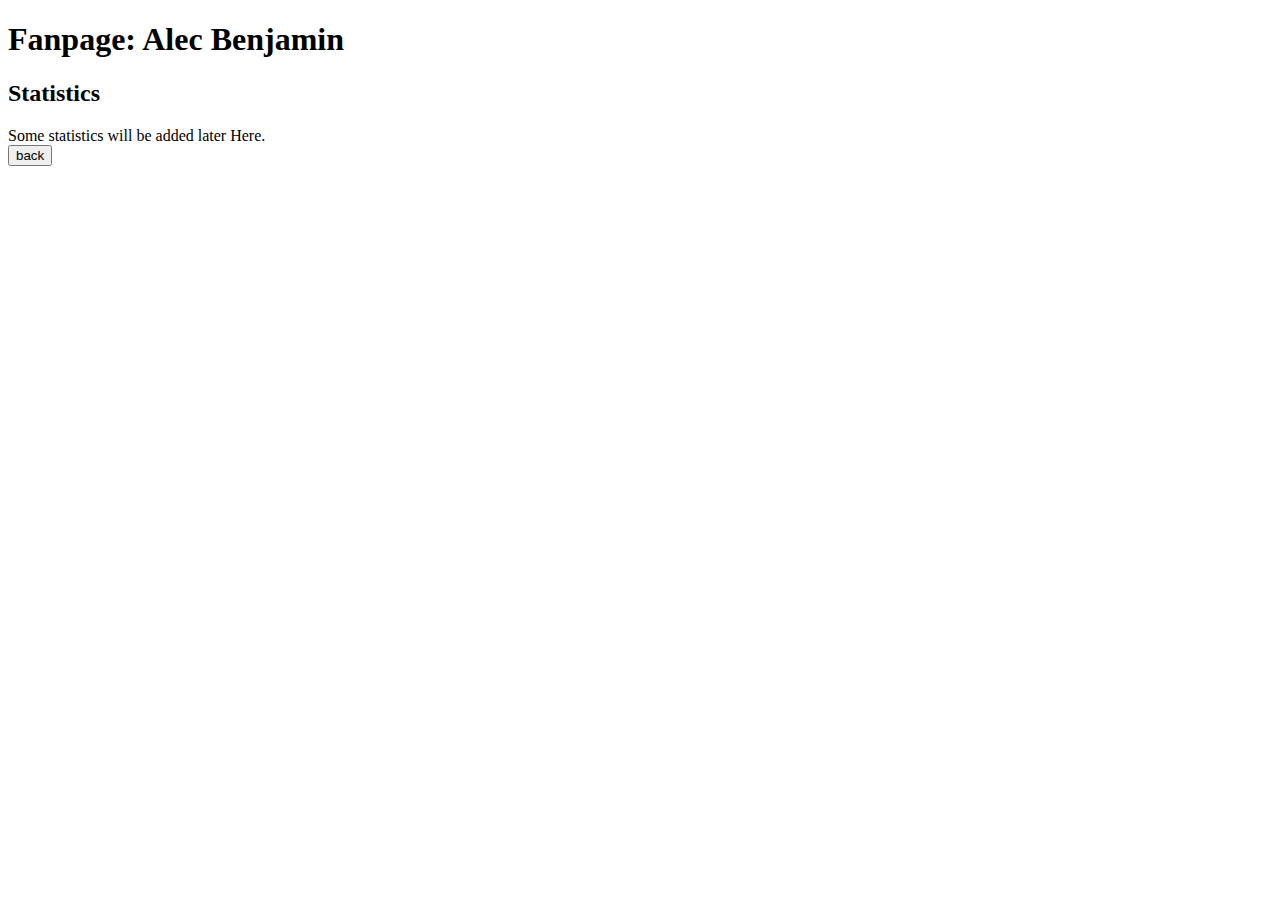
==== statistics.html @ 51a1705b "custom" ====
<!DOCTYPE html>
<html lang="en">
<head>
    <meta charset="UTF-8">
    <meta name="viewport" content="width=device-width, initial-scale=1.0">
    <title>Fanpage: Statistics</title>
    <link rel="stylesheet" href="style.css">
</head>
<body>
    <div class="title">
        <h1>Fanpage: Alec Benjamin</h1>
    </div>
    <div class="subtitle">
        <h2>Statistics</h2>
    </div>
    <div class="statistics">
        Some statistics will be added later Here.
    </div>
    <a href="index.html"><input type="button" value="back"></a>
</body>
</html>
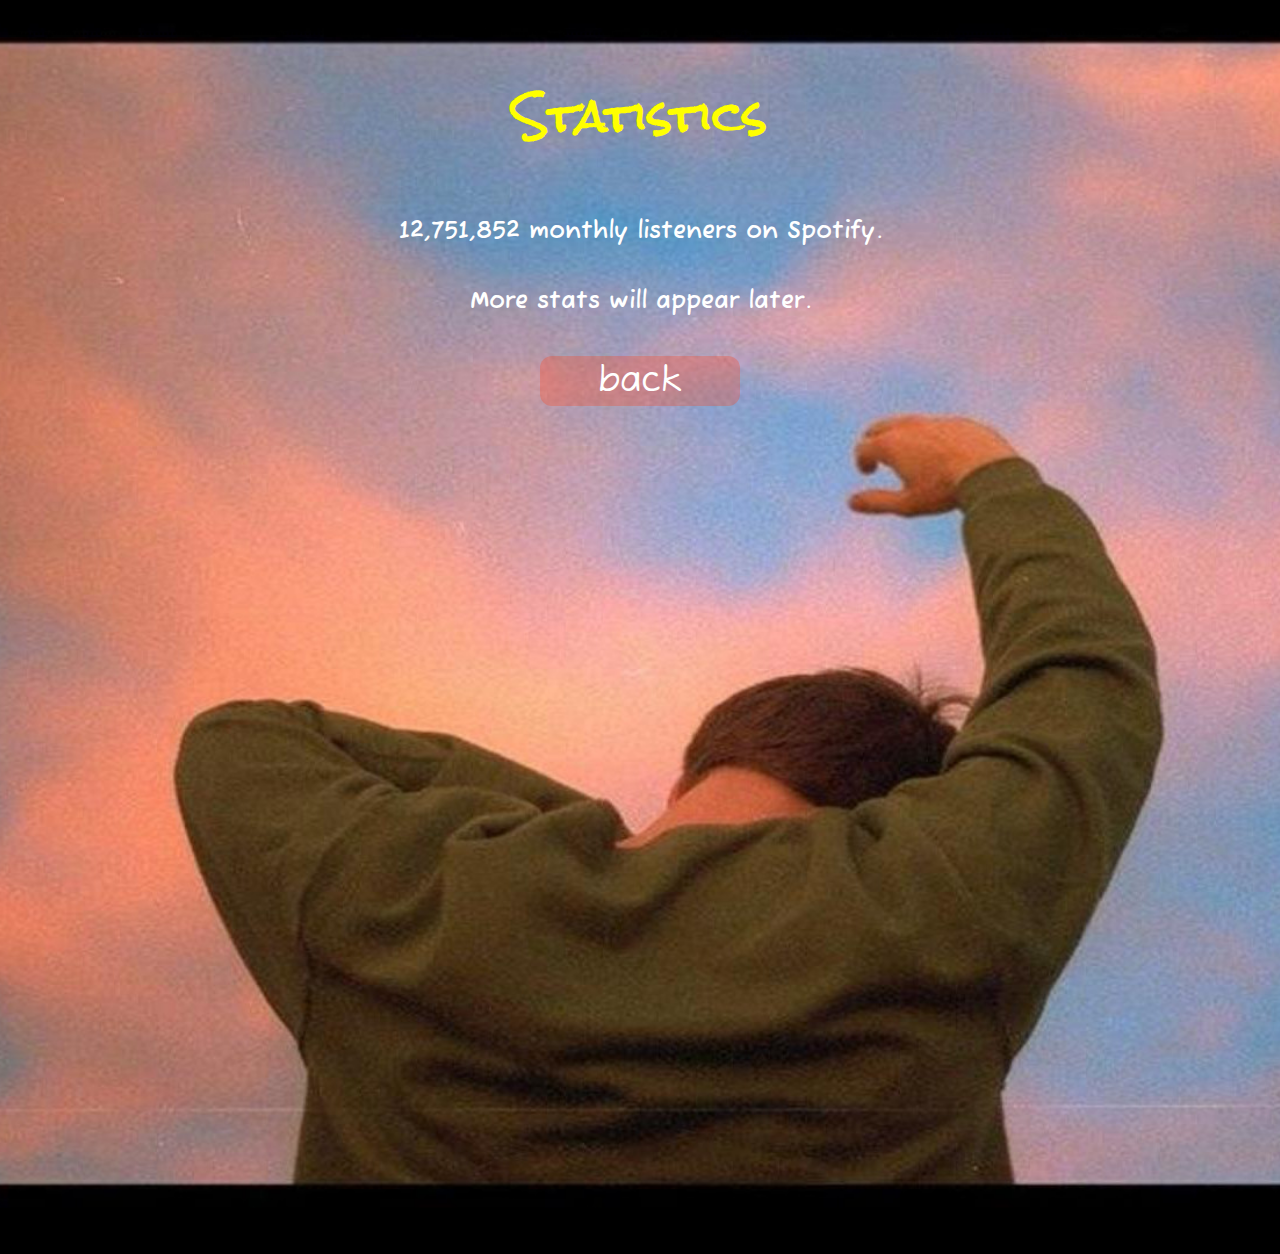
==== commit 9786d1b9: "alec" ====
--- a/statistics.html
+++ b/statistics.html
@@ -5,16 +5,19 @@
     <meta name="viewport" content="width=device-width, initial-scale=1.0">
     <title>Fanpage: Statistics</title>
     <link rel="stylesheet" href="style.css">
+    <link rel="preconnect" href="https://fonts.googleapis.com">
+    <link rel="preconnect" href="https://fonts.gstatic.com" crossorigin>
+    <link href="https://fonts.googleapis.com/css2?family=Fuzzy+Bubbles:wght@400;700&display=swap" rel="stylesheet">
+    <link href="https://fonts.googleapis.com/css2?family=Rock+Salt&display=swap" rel="stylesheet">
 </head>
 <body>
     <div class="title">
-        <h1>Fanpage: Alec Benjamin</h1>
-    </div>
-    <div class="subtitle">
-        <h2>Statistics</h2>
+        <h4>................................................................................................................................................................................................................................................................................................................................................................................................................</h4>
+        <h1>Statistics</h1>
     </div>
     <div class="statistics">
-        Some statistics will be added later Here.
+        <p>12,751,852 monthly listeners on Spotify.</p>
+        <p>More stats will appear later.</p>
     </div>
     <a href="index.html"><input type="button" value="back"></a>
 </body>
--- a/style.css
+++ b/style.css
@@ -0,0 +1,59 @@
+body{
+    background-image: url("alec.jpg");
+    height: 1225px;
+    background-position: center;
+    background-repeat: no-repeat;
+    background-size: cover;
+    text-align: center;
+    font-family: 'Trebuchet MS', 'Lucida Sans Unicode', 'Lucida Grande', 'Lucida Sans', Arial, sans-serif;
+}
+
+div{
+    margin-bottom: 20px;
+}
+
+p{
+    font-family: 'Fuzzy Bubbles', cursive;
+    font-weight: bold;
+    font-size: 24px;
+    color: white;
+    width: 840px;
+    text-align: center;
+    margin: auto;
+    padding: 20px;
+}
+
+h1{
+    font-family: 'Rock Salt', cursive;
+    font-size: 42px;
+    color: yellow; 
+}
+
+input{
+    height: 50px;
+    width: 200px;
+    background-color: rgba(255,71,30,0.3);
+    border-color: transparent;
+    font-size: 35px;
+    color: white;
+    font-family: 'Fuzzy Bubbles', cursive;
+    text-align: center;
+    border-radius: 12px;
+}
+
+input:hover{
+    height: 50px;
+    width: 200px;
+    background-color: rgba(12,161,239,0.4);
+    border-color: transparent;
+    font-size: 35px;
+    color: white;
+    font-family: 'Fuzzy Bubbles', cursive;
+    text-align: center;
+    border-radius: 12px;
+}
+
+img{
+    height: 220px;
+    width: auto;
+}